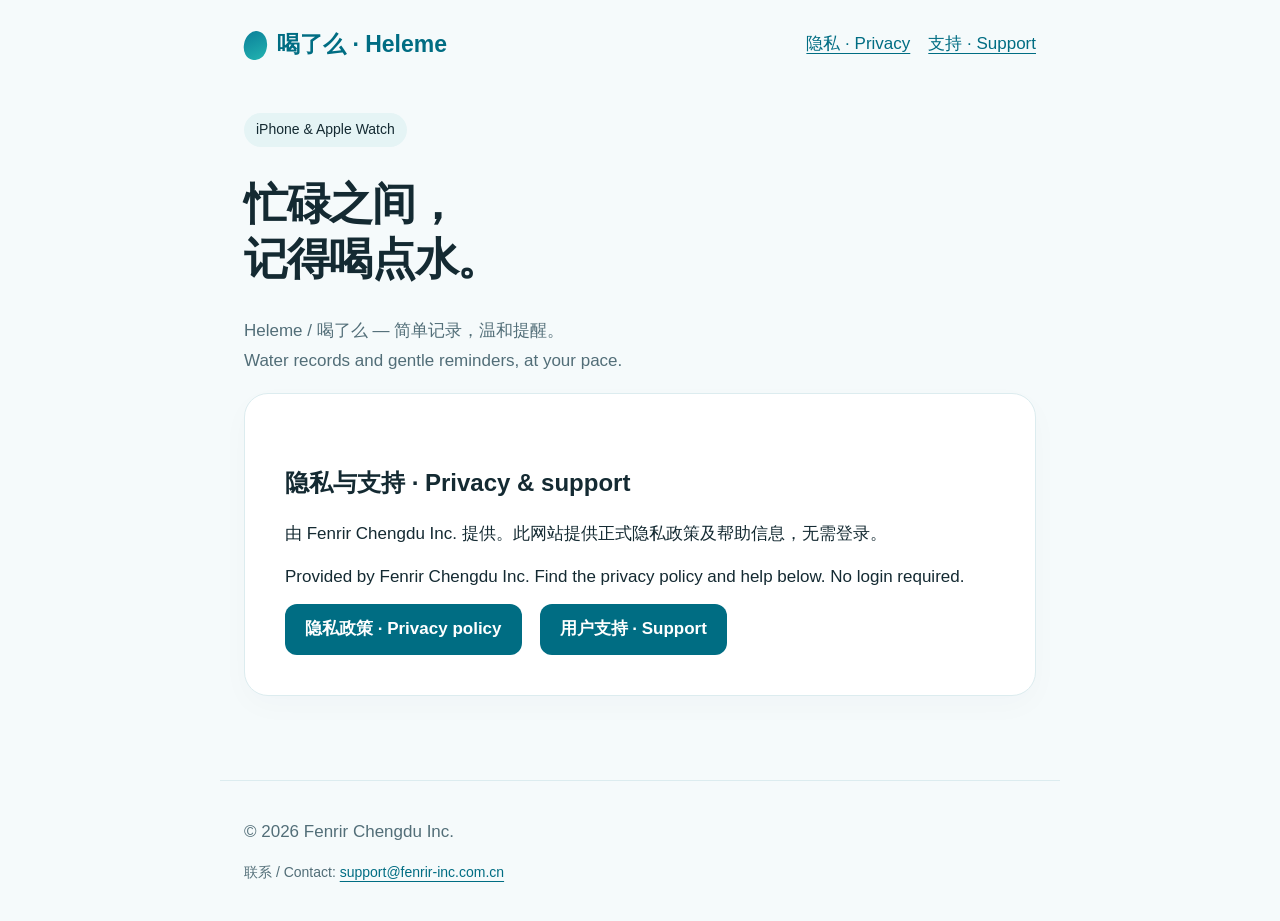
==== index.html @ e3f61e00 "Publish Heleme privacy policy and user support pages" ====
<!doctype html><html lang="zh-Hans"><head><meta charset="utf-8"><meta name="viewport" content="width=device-width,initial-scale=1"><meta name="color-scheme" content="light"><meta name="description" content="Heleme / 喝了么 — Privacy and support by Fenrir Chengdu Inc."><title>喝了么 · Heleme · Heleme</title><link rel="stylesheet" href="style.css"></head><body><header><a class="brand" href="index.html"><span class="drop" aria-hidden="true"></span>喝了么 · Heleme</a><nav aria-label="Main navigation"><a href="privacy.html">隐私 · Privacy</a><a href="support.html">支持 · Support</a></nav></header><main><span class="tag">iPhone &amp; Apple Watch</span><h1>忙碌之间，<br>记得喝点水。</h1><p class="muted">Heleme / 喝了么 — 简单记录，温和提醒。<br>Water records and gentle reminders, at your pace.</p><section class="card"><h2>隐私与支持 · Privacy &amp; support</h2><p>由 Fenrir Chengdu Inc. 提供。此网站提供正式隐私政策及帮助信息，无需登录。</p><p lang="en">Provided by Fenrir Chengdu Inc. Find the privacy policy and help below. No login required.</p><nav><a class="button" href="privacy.html">隐私政策 · Privacy policy</a><a class="button" href="support.html">用户支持 · Support</a></nav></section></main><footer><p>© 2026 Fenrir Chengdu Inc.</p><p class="small">联系 / Contact: <a href="mailto:support@fenrir-inc.com.cn">support@fenrir-inc.com.cn</a></p></footer></body></html>
---- style.css ----
*{box-sizing:border-box}html{scroll-behavior:smooth}body{margin:0;background:#f5fafb;color:#142a32;font:17px/1.8 -apple-system,BlinkMacSystemFont,"Segoe UI",sans-serif}a{color:#006d83;text-underline-offset:4px}a:focus-visible{outline:3px solid #15a8b2;outline-offset:5px}header,main,footer{max-width:840px;margin:auto;padding:24px}header{display:flex;align-items:center;justify-content:space-between;gap:20px;flex-wrap:wrap}nav{display:flex;gap:18px;flex-wrap:wrap}.brand{font-size:23px;font-weight:750;text-decoration:none}.drop{display:inline-block;width:23px;height:29px;margin-right:10px;background:linear-gradient(145deg,#0a7e99,#23b5b1);border-radius:70% 70% 65% 65%;vertical-align:middle;transform:rotate(10deg)}h1{font-size:clamp(30px,6vw,44px);line-height:1.25;letter-spacing:-.03em}h2{font-size:24px;margin-top:32px;line-height:1.4}h3{font-size:19px;margin-bottom:4px}p,ul{margin:12px 0}.card{padding:clamp(22px,4vw,40px);border:1px solid #dcecef;border-radius:24px;background:white;margin:16px 0 28px;box-shadow:0 10px 30px #00394406}.muted{color:#526e78}.tag{display:inline-block;background:#e5f4f5;padding:4px 12px;border-radius:30px;font-size:14px}.button{display:inline-block;border-radius:12px;background:#006d83;color:white;padding:10px 20px;text-decoration:none;font-weight:650}.small{font-size:14px}footer{border-top:1px solid #dcecef;margin-top:32px;color:#526e78}li{margin:7px 0}@media(prefers-reduced-motion:reduce){html{scroll-behavior:auto}}
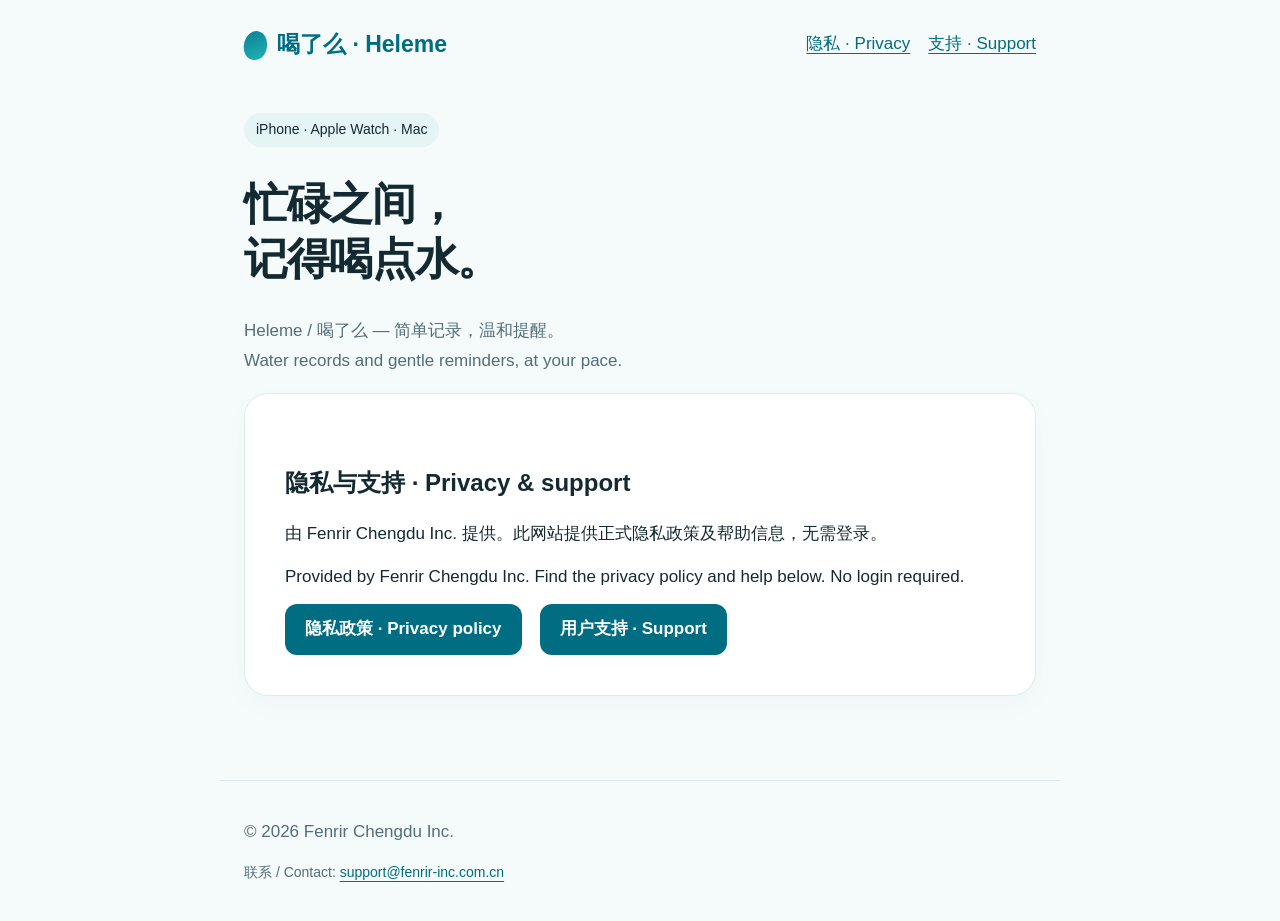
==== commit 31e2933a: "Update privacy and support for Heleme 3.0 across Apple devices" ====
--- a/index.html
+++ b/index.html
@@ -1 +1 @@
-<!doctype html><html lang="zh-Hans"><head><meta charset="utf-8"><meta name="viewport" content="width=device-width,initial-scale=1"><meta name="color-scheme" content="light"><meta name="description" content="Heleme / 喝了么 — Privacy and support by Fenrir Chengdu Inc."><title>喝了么 · Heleme · Heleme</title><link rel="stylesheet" href="style.css"></head><body><header><a class="brand" href="index.html"><span class="drop" aria-hidden="true"></span>喝了么 · Heleme</a><nav aria-label="Main navigation"><a href="privacy.html">隐私 · Privacy</a><a href="support.html">支持 · Support</a></nav></header><main><span class="tag">iPhone &amp; Apple Watch</span><h1>忙碌之间，<br>记得喝点水。</h1><p class="muted">Heleme / 喝了么 — 简单记录，温和提醒。<br>Water records and gentle reminders, at your pace.</p><section class="card"><h2>隐私与支持 · Privacy &amp; support</h2><p>由 Fenrir Chengdu Inc. 提供。此网站提供正式隐私政策及帮助信息，无需登录。</p><p lang="en">Provided by Fenrir Chengdu Inc. Find the privacy policy and help below. No login required.</p><nav><a class="button" href="privacy.html">隐私政策 · Privacy policy</a><a class="button" href="support.html">用户支持 · Support</a></nav></section></main><footer><p>© 2026 Fenrir Chengdu Inc.</p><p class="small">联系 / Contact: <a href="mailto:support@fenrir-inc.com.cn">support@fenrir-inc.com.cn</a></p></footer></body></html>+<!doctype html><html lang="zh-Hans"><head><meta charset="utf-8"><meta name="viewport" content="width=device-width,initial-scale=1"><meta name="color-scheme" content="light"><meta name="description" content="Heleme / 喝了么 — Privacy and support by Fenrir Chengdu Inc."><title>喝了么 · Heleme · Heleme</title><link rel="stylesheet" href="style.css"></head><body><header><a class="brand" href="index.html"><span class="drop" aria-hidden="true"></span>喝了么 · Heleme</a><nav aria-label="Main navigation"><a href="privacy.html">隐私 · Privacy</a><a href="support.html">支持 · Support</a></nav></header><main><span class="tag">iPhone · Apple Watch · Mac</span><h1>忙碌之间，<br>记得喝点水。</h1><p class="muted">Heleme / 喝了么 — 简单记录，温和提醒。<br>Water records and gentle reminders, at your pace.</p><section class="card"><h2>隐私与支持 · Privacy &amp; support</h2><p>由 Fenrir Chengdu Inc. 提供。此网站提供正式隐私政策及帮助信息，无需登录。</p><p lang="en">Provided by Fenrir Chengdu Inc. Find the privacy policy and help below. No login required.</p><nav><a class="button" href="privacy.html">隐私政策 · Privacy policy</a><a class="button" href="support.html">用户支持 · Support</a></nav></section></main><footer><p>© 2026 Fenrir Chengdu Inc.</p><p class="small">联系 / Contact: <a href="mailto:support@fenrir-inc.com.cn">support@fenrir-inc.com.cn</a></p></footer></body></html>
